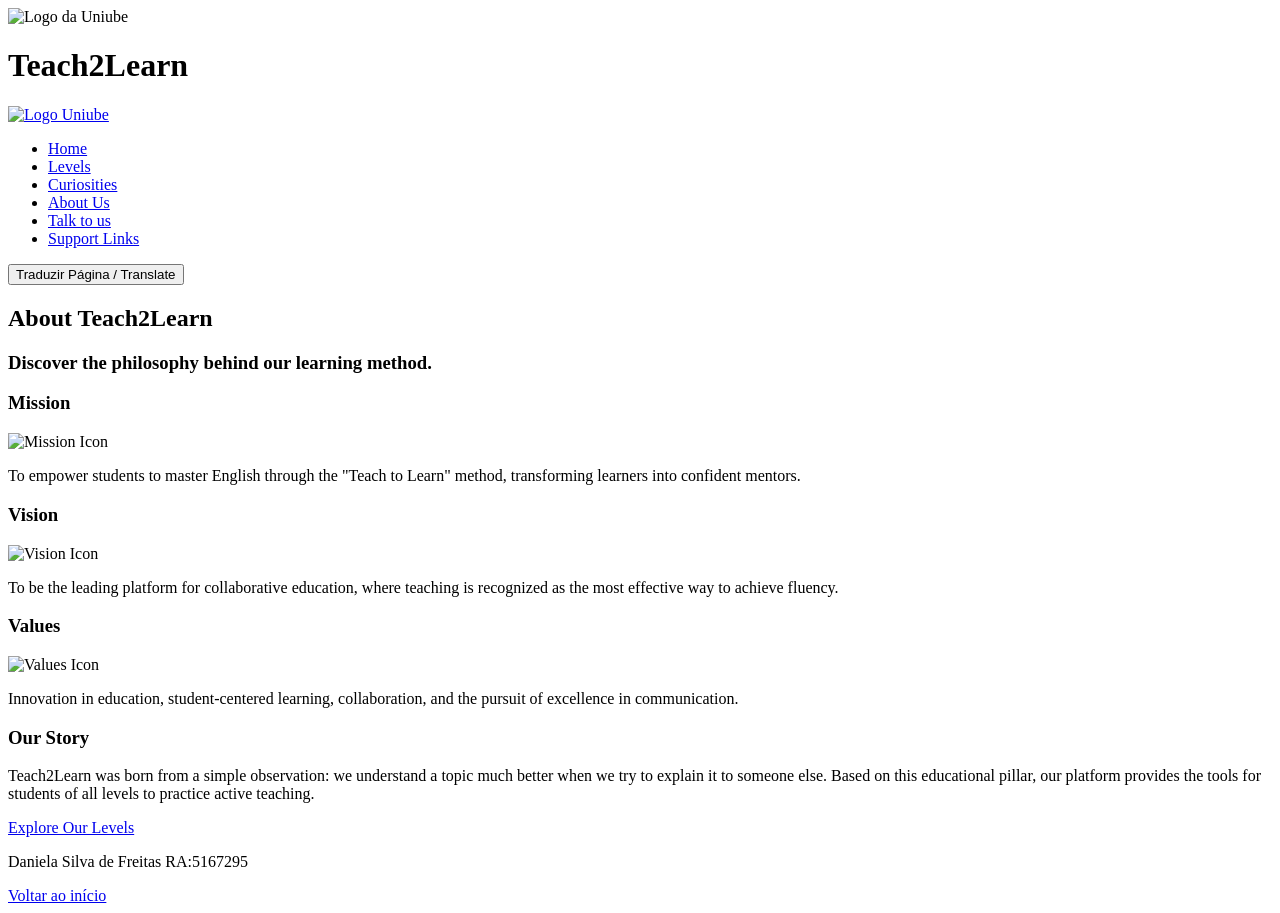
==== aboutus.html @ 4cfe8ce5 "Atualizei os arquivos Adicionei o js e o robots.txt" ====
<!DOCTYPE html>
<html lang="pt-BR">
<head>
    <!-- Google Tag Manager -->
<script>(function(w,d,s,l,i){w[l]=w[l]||[];w[l].push({'gtm.start':
new Date().getTime(),event:'gtm.js'});var f=d.getElementsByTagName(s)[0],
j=d.createElement(s),dl=l!='dataLayer'?'&l='+l:'';j.async=true;j.src=
'https://www.googletagmanager.com/gtm.js?id='+i+dl;f.parentNode.insertBefore(j,f);
})(window,document,'script','dataLayer','GTM-WSL5D84Z');</script>
<!-- End Google Tag Manager -->
    <meta charset="UTF-8">
    <meta name="viewport" content="width=device-width, initial-scale=1.0">
    <link rel="stylesheet" href="/css/styles.css">
    <title>Teach2Learn</title>
</head>

<body id="topo">
    <!-- Google Tag Manager (noscript) -->
<noscript><iframe src="https://www.googletagmanager.com/ns.html?id=GTM-WSL5D84Z"
height="0" width="0" style="display:none;visibility:hidden"></iframe></noscript>
<!-- End Google Tag Manager (noscript) -->
    <header class="cabecalho">
        <div class="cabecalho__logotitulo">
            <img id="logosite" src="/imagens/logositet2l.png" alt="Logo da Uniube">
            <h1>Teach2Learn</h1>
        </div>
        <a href="https://uniube.br" target="_blank">
            <img src="/imagens/teste.png" class="logouniube" alt="Logo Uniube"></a>
        <nav class="cabecalho__navegacao">
            <ul class="cabecalho__menu">
                <li><a href="index.html">Home</a></li>
                <li><a href="levels.html">Levels</a></li>
                <li><a href="fotos.html">Curiosities</a></li>
                <li><a href="aboutus.html">About Us</a></li>
                <li><a href="contato.html">Talk to us</a></li>
                <li><a href="links.html"> Support Links</a></li>
            </ul>
        </nav>
    </header>

    <main class="pagina" >
         <div class="container-tradutor">
    <button id="btnTraduzir" onclick="toggleTraducao()">Traduzir Página / Translate</button>
</div>
        <div id="corletra">
            <h2 class="subtitulo">About Teach2Learn</h2>
            <h3><span class="traduzivel" data-pt="Descubra a filosofia por trás do nosso método de aprendizagem."> Discover the philosophy behind our learning method.</span></h3>
        </div>
        <section class="cards">
            <div class="card">
                
                <h3>Mission</h3>
                <img src="/imagens/missao.png" class="logomvv" alt="Mission Icon" >
                <p><span class="traduzivel" data-pt="Capacitar os alunos a dominar o inglês por meio do método "Ensinar para Aprender", transformando aprendizes em mentores confiantes. >To empower students to master English through the "Teach to Learn" method, transforming learners into confident mentors.</span></p>
            </div>

            <div class="card">
                
                <h3>Vision</h3>
                <img src="/imagens/visao.png" class="logomvv" alt="Vision Icon" >
                <p><span class="traduzivel" data-pt="Ser a principal plataforma para a educação colaborativa, onde o ensino é reconhecido como a forma mais eficaz de alcançar a fluência."> To be the leading platform for collaborative education, where teaching is recognized as the most effective way to achieve fluency.</span></p>
            </div>

            <div class="card">
                <h3>Values</h3>
                <img src="/imagens/valores.png" class="logomvv" alt="Values Icon" >
                <p> <span class="traduzivel" data-pt="Inovação na educação, aprendizagem centrada no aluno, colaboração e busca pela excelência na comunicação.">Innovation in education, student-centered learning, collaboration, and the pursuit of excellence in communication. </span></p>
            </div>
        </section>

        <div class="apresBeginner">
            <h3 class="titulo-sessao" id="subtitulomvv"><span class="traduzivel" data-pt="Nossa História"> Our Story</span></h3>
            <p><span class="traduzivel" data-pt="A Teach2Learn nasceu de uma simples observação: entendemos muito melhor um assunto quando tentamos explicá-lo para outra pessoa. Com base nesse pilar educacional, nossa plataforma oferece ferramentas para que alunos de todos os níveis pratiquem o ensino ativo.">Teach2Learn was born from a simple observation: we understand a topic much better when we try to explain it to someone else. Based on this educational pillar, our platform provides the tools for students of all levels to practice active teaching.</span></p>
        </div>

        <div>
            <a href="levels.html" class="botao">Explore Our Levels</a>
        </div>
    </main>

    <footer class="rodape"> 
        <p> Daniela Silva de Freitas RA:5167295</p>
        <a href="#topo" class="botao-topo" id="btntopo">Voltar ao início</a>
    </footer>

    <script src="scripts.js"></script>
</body>
</html>
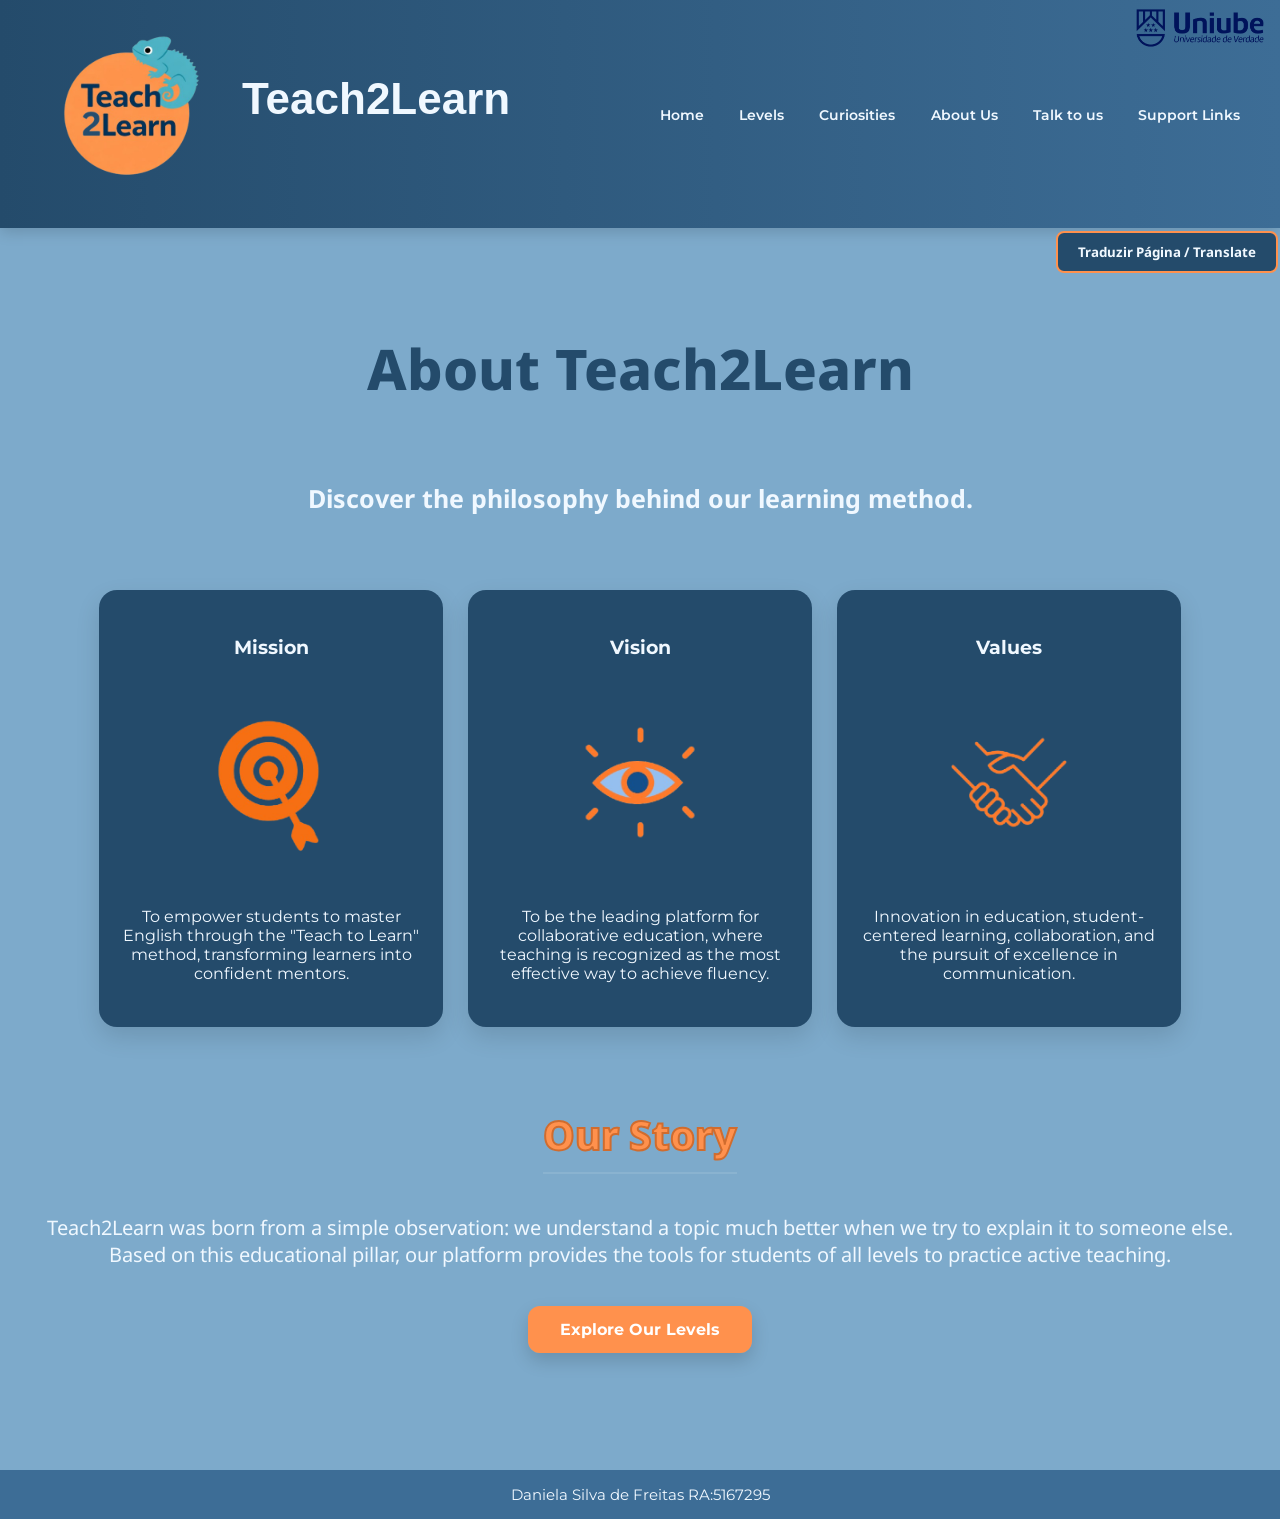
==== commit 8037afeb: "organizando pastas" ====
--- a/aboutus.html
+++ b/aboutus.html
@@ -1,88 +1,88 @@
-<!DOCTYPE html>
-<html lang="pt-BR">
-<head>
-    <!-- Google Tag Manager -->
-<script>(function(w,d,s,l,i){w[l]=w[l]||[];w[l].push({'gtm.start':
-new Date().getTime(),event:'gtm.js'});var f=d.getElementsByTagName(s)[0],
-j=d.createElement(s),dl=l!='dataLayer'?'&l='+l:'';j.async=true;j.src=
-'https://www.googletagmanager.com/gtm.js?id='+i+dl;f.parentNode.insertBefore(j,f);
-})(window,document,'script','dataLayer','GTM-WSL5D84Z');</script>
-<!-- End Google Tag Manager -->
-    <meta charset="UTF-8">
-    <meta name="viewport" content="width=device-width, initial-scale=1.0">
-    <link rel="stylesheet" href="/css/styles.css">
-    <title>Teach2Learn</title>
-</head>
-
-<body id="topo">
-    <!-- Google Tag Manager (noscript) -->
-<noscript><iframe src="https://www.googletagmanager.com/ns.html?id=GTM-WSL5D84Z"
-height="0" width="0" style="display:none;visibility:hidden"></iframe></noscript>
-<!-- End Google Tag Manager (noscript) -->
-    <header class="cabecalho">
-        <div class="cabecalho__logotitulo">
-            <img id="logosite" src="/imagens/logositet2l.png" alt="Logo da Uniube">
-            <h1>Teach2Learn</h1>
-        </div>
-        <a href="https://uniube.br" target="_blank">
-            <img src="/imagens/teste.png" class="logouniube" alt="Logo Uniube"></a>
-        <nav class="cabecalho__navegacao">
-            <ul class="cabecalho__menu">
-                <li><a href="index.html">Home</a></li>
-                <li><a href="levels.html">Levels</a></li>
-                <li><a href="fotos.html">Curiosities</a></li>
-                <li><a href="aboutus.html">About Us</a></li>
-                <li><a href="contato.html">Talk to us</a></li>
-                <li><a href="links.html"> Support Links</a></li>
-            </ul>
-        </nav>
-    </header>
-
-    <main class="pagina" >
-         <div class="container-tradutor">
-    <button id="btnTraduzir" onclick="toggleTraducao()">Traduzir Página / Translate</button>
-</div>
-        <div id="corletra">
-            <h2 class="subtitulo">About Teach2Learn</h2>
-            <h3><span class="traduzivel" data-pt="Descubra a filosofia por trás do nosso método de aprendizagem."> Discover the philosophy behind our learning method.</span></h3>
-        </div>
-        <section class="cards">
-            <div class="card">
-                
-                <h3>Mission</h3>
-                <img src="/imagens/missao.png" class="logomvv" alt="Mission Icon" >
-                <p><span class="traduzivel" data-pt="Capacitar os alunos a dominar o inglês por meio do método "Ensinar para Aprender", transformando aprendizes em mentores confiantes. >To empower students to master English through the "Teach to Learn" method, transforming learners into confident mentors.</span></p>
-            </div>
-
-            <div class="card">
-                
-                <h3>Vision</h3>
-                <img src="/imagens/visao.png" class="logomvv" alt="Vision Icon" >
-                <p><span class="traduzivel" data-pt="Ser a principal plataforma para a educação colaborativa, onde o ensino é reconhecido como a forma mais eficaz de alcançar a fluência."> To be the leading platform for collaborative education, where teaching is recognized as the most effective way to achieve fluency.</span></p>
-            </div>
-
-            <div class="card">
-                <h3>Values</h3>
-                <img src="/imagens/valores.png" class="logomvv" alt="Values Icon" >
-                <p> <span class="traduzivel" data-pt="Inovação na educação, aprendizagem centrada no aluno, colaboração e busca pela excelência na comunicação.">Innovation in education, student-centered learning, collaboration, and the pursuit of excellence in communication. </span></p>
-            </div>
-        </section>
-
-        <div class="apresBeginner">
-            <h3 class="titulo-sessao" id="subtitulomvv"><span class="traduzivel" data-pt="Nossa História"> Our Story</span></h3>
-            <p><span class="traduzivel" data-pt="A Teach2Learn nasceu de uma simples observação: entendemos muito melhor um assunto quando tentamos explicá-lo para outra pessoa. Com base nesse pilar educacional, nossa plataforma oferece ferramentas para que alunos de todos os níveis pratiquem o ensino ativo.">Teach2Learn was born from a simple observation: we understand a topic much better when we try to explain it to someone else. Based on this educational pillar, our platform provides the tools for students of all levels to practice active teaching.</span></p>
-        </div>
-
-        <div>
-            <a href="levels.html" class="botao">Explore Our Levels</a>
-        </div>
-    </main>
-
-    <footer class="rodape"> 
-        <p> Daniela Silva de Freitas RA:5167295</p>
-        <a href="#topo" class="botao-topo" id="btntopo">Voltar ao início</a>
-    </footer>
-
-    <script src="scripts.js"></script>
-</body>
+<!DOCTYPE html>
+<html lang="pt-BR">
+<head>
+    <!-- Google Tag Manager -->
+<script>(function(w,d,s,l,i){w[l]=w[l]||[];w[l].push({'gtm.start':
+new Date().getTime(),event:'gtm.js'});var f=d.getElementsByTagName(s)[0],
+j=d.createElement(s),dl=l!='dataLayer'?'&l='+l:'';j.async=true;j.src=
+'https://www.googletagmanager.com/gtm.js?id='+i+dl;f.parentNode.insertBefore(j,f);
+})(window,document,'script','dataLayer','GTM-WSL5D84Z');</script>
+<!-- End Google Tag Manager -->
+    <meta charset="UTF-8">
+    <meta name="viewport" content="width=device-width, initial-scale=1.0">
+    <link rel="stylesheet" href="/css/styles.css">
+    <title>Teach2Learn</title>
+</head>
+
+<body id="topo">
+    <!-- Google Tag Manager (noscript) -->
+<noscript><iframe src="https://www.googletagmanager.com/ns.html?id=GTM-WSL5D84Z"
+height="0" width="0" style="display:none;visibility:hidden"></iframe></noscript>
+<!-- End Google Tag Manager (noscript) -->
+    <header class="cabecalho">
+        <div class="cabecalho__logotitulo">
+            <img id="logosite" src="/imagens/logositet2l.png" alt="Logo da Uniube">
+            <h1>Teach2Learn</h1>
+        </div>
+        <a href="https://uniube.br" target="_blank">
+            <img src="/imagens/teste.png" class="logouniube" alt="Logo Uniube"></a>
+        <nav class="cabecalho__navegacao">
+            <ul class="cabecalho__menu">
+                <li><a href="index.html">Home</a></li>
+                <li><a href="levels.html">Levels</a></li>
+                <li><a href="fotos.html">Curiosities</a></li>
+                <li><a href="aboutus.html">About Us</a></li>
+                <li><a href="contato.html">Talk to us</a></li>
+                <li><a href="links.html"> Support Links</a></li>
+            </ul>
+        </nav>
+    </header>
+
+    <main class="pagina" >
+         <div class="container-tradutor">
+    <button id="btnTraduzir" onclick="toggleTraducao()">Traduzir Página / Translate</button>
+</div>
+        <div id="corletra">
+            <h2 class="subtitulo">About Teach2Learn</h2>
+            <h3><span class="traduzivel" data-pt="Descubra a filosofia por trás do nosso método de aprendizagem."> Discover the philosophy behind our learning method.</span></h3>
+        </div>
+        <section class="cards">
+            <div class="card">
+                
+                <h3>Mission</h3>
+                <img src="/imagens/missao.png" class="logomvv" alt="Mission Icon" >
+                <p><span class="traduzivel" data-pt="Capacitar os alunos a dominar o inglês por meio do método "Ensinar para Aprender", transformando aprendizes em mentores confiantes. >To empower students to master English through the "Teach to Learn" method, transforming learners into confident mentors.</span></p>
+            </div>
+
+            <div class="card">
+                
+                <h3>Vision</h3>
+                <img src="/imagens/visao.png" class="logomvv" alt="Vision Icon" >
+                <p><span class="traduzivel" data-pt="Ser a principal plataforma para a educação colaborativa, onde o ensino é reconhecido como a forma mais eficaz de alcançar a fluência."> To be the leading platform for collaborative education, where teaching is recognized as the most effective way to achieve fluency.</span></p>
+            </div>
+
+            <div class="card">
+                <h3>Values</h3>
+                <img src="/imagens/valores.png" class="logomvv" alt="Values Icon" >
+                <p> <span class="traduzivel" data-pt="Inovação na educação, aprendizagem centrada no aluno, colaboração e busca pela excelência na comunicação.">Innovation in education, student-centered learning, collaboration, and the pursuit of excellence in communication. </span></p>
+            </div>
+        </section>
+
+        <div class="apresBeginner">
+            <h3 class="titulo-sessao" id="subtitulomvv"><span class="traduzivel" data-pt="Nossa História"> Our Story</span></h3>
+            <p><span class="traduzivel" data-pt="A Teach2Learn nasceu de uma simples observação: entendemos muito melhor um assunto quando tentamos explicá-lo para outra pessoa. Com base nesse pilar educacional, nossa plataforma oferece ferramentas para que alunos de todos os níveis pratiquem o ensino ativo.">Teach2Learn was born from a simple observation: we understand a topic much better when we try to explain it to someone else. Based on this educational pillar, our platform provides the tools for students of all levels to practice active teaching.</span></p>
+        </div>
+
+        <div>
+            <a href="levels.html" class="botao">Explore Our Levels</a>
+        </div>
+    </main>
+
+    <footer class="rodape"> 
+        <p> Daniela Silva de Freitas RA:5167295</p>
+        <a href="#topo" class="botao-topo" id="btntopo">Voltar ao início</a>
+    </footer>
+
+    <script src="scripts.js"></script>
+</body>
 </html>
--- a/css/styles.css
+++ b/css/styles.css
@@ -0,0 +1,951 @@
+@import url('https://fonts.googleapis.com/css2?family=Montserrat:ital,wght@0,100..900;1,100..900&family=Noto+Sans:ital,wght@0,100..900;1,100..900&family=Saira+Stencil:ital,wght@0,200;1,200&display=swap');
+
+
+
+body{margin: 0;
+    min-height: 100vh;
+    background:#7DAACB;
+    display: flex;
+    flex-direction: column;}
+
+a{text-decoration: none;
+  color: aliceblue;}
+
+
+
+.cabecalho {
+    display: flex;
+    position: relative;
+    flex-direction: row;
+    align-items: center;
+    justify-content: space-between;
+    padding: 14px 30px;
+    background: linear-gradient(to right, #244b6b, #3d6d96);
+    margin-bottom: 0;
+    box-shadow: 0 4px 14px rgba(0, 0, 0, 0.15);
+}
+
+#logosite {
+    width: 200px;
+    height: auto;
+
+}
+.logouniube{
+     position: absolute;
+    top: 2px;
+    right: 5px;
+    width: 150px;
+
+}
+.cabecalho__navegacao{
+   font-family: "Montserrat", sans-serif;
+    font-size: 15px;
+    
+}
+
+.cabecalho__menu {
+    display: flex;
+    flex-direction: row;
+    justify-content: space-between;
+    width: 600px; 
+    list-style: none; 
+    margin: 0;
+    padding: 0;
+}
+
+.cabecalho__menu li {
+    margin: 0 10px;
+}
+
+.cabecalho__menu a {
+    transition: 0.3s;
+    font-weight: 600;
+    font-size: 14px;
+}
+
+.cabecalho__menu a:hover {
+     color: #ff914d;
+}
+
+.cabecalho__logotitulo {
+    font-family: "Saira Stencil", sans-serif;
+    font-weight: lighter;
+    font-size: 22px;
+    color: aliceblue;
+    display: flex;
+    flex-direction: row;
+    align-items: center;
+    gap: 12px;
+    margin-left: 0;
+}
+.corpodapagina{
+    display:flex;
+    align-items: center;
+    justify-content: center;
+    font-family: "Noto Sans", sans-serif;
+    color: aliceblue;
+    gap: 50px;
+    padding: 110px 40px;
+    position: relative;
+    
+   
+}
+.corpodapagina img {
+    width: 350px;
+    max-width: 100%;
+    height: auto;
+}
+.corpodapagina__texto{
+ max-width: 800px;
+    text-align: center;
+}
+
+
+.subtitulo {
+     color: #244b6b;
+    font-size: 56px;
+    font-weight: 800;
+    max-width: 900px;
+    line-height: 1.1;
+    margin-bottom: 16px;
+    
+
+}
+.destaque {
+    color: #ff914d;
+    -webkit-text-stroke: 2px #d06c2e;
+}
+
+.fraseefeito{
+    font-size:30px;
+    margin-top: 0;
+    text-align: center;
+}
+.apresentacao{
+     font-size: 18px;
+    max-width: 760px;
+    color: #eef6fc;
+    line-height: 1.8;
+}
+main{
+     flex: 1;
+     margin-bottom: 50px;
+     
+ }
+ .how {
+    margin-top: 60px;
+    text-align: center;
+}
+
+.passos {
+    display: flex;
+    justify-content: center;
+    gap: 20px;
+    flex-wrap: wrap;
+}
+
+.passo {
+    background-color: #3d6d96;
+    padding: 20px;
+    border-radius: 10px;
+    width: 200px;
+}
+
+.explicacaolevels {
+    margin-top: 60px;
+    text-align: center;
+}
+
+.niveis {
+    display: flex;
+    justify-content: center;
+    gap: 20px;
+    flex-wrap: wrap;
+}
+
+.nivel {
+    background-color: #244b6b;
+    padding: 20px;
+    border-radius: 10px;
+    width: 200px;
+    font-family: "Noto Sans", sans-serif;
+}
+.niveis img{
+    width: 10%;
+    height: auto;
+    margin-left:3%;
+    margin-right: 3%;
+}
+
+.botao {
+    margin-top: auto;
+    background-color: #ff914d;
+    color: white;
+    padding: 14px 32px;
+    border-radius: 12px;
+    font-family: "Montserrat", sans-serif;
+    font-weight: 700;
+    transition: 0.3s;
+    box-shadow: 0 8px 18px rgba(0, 0, 0, 0.15);
+}
+
+.botao:hover {
+    background-color: #1b3a52;
+    transform: translateY(-2px);
+}
+
+.rodape{
+    font-family: "Montserrat", sans-serif;
+    text-align: center;
+    background: #3d6d96;
+    color: aliceblue;
+    font-size: 15px;
+    margin:0%;
+    padding: 15px;
+}
+.rodape p {
+    margin: 0;
+}
+
+h1, h2, p {
+    margin-top: 0;
+}
+
+.corpodapagina__quadros__nivel{
+    display: flex;
+    flex-direction: column;
+    align-items: center;
+    text-align: center;
+    width: 300px;
+    min-height: 700px;
+    padding: 40px;
+    background-color: #244b6b;
+    border-radius: 10px;
+    font-family: "Noto Sans", sans-serif;
+    gap: 12px;
+}
+    
+
+
+.corpodapagina__quadros__nivel p{
+    font-size: 20px;
+}
+
+.corpodapagina__quadros__nivel h3{
+ font-size: 30px;
+}
+.corpodapagina__quadros__nivel{
+    margin-top: auto;
+}
+
+.corpodapagina__quadros{
+    display: flex;
+    flex-direction: row;
+    gap: 5%;
+    justify-content:center;
+    align-items: stretch;
+    color: aliceblue;
+    margin-top: 40px;
+}
+.pagina {
+    flex: 1;
+    padding: 80px 40px;
+    display: flex;
+    justify-content: center;
+    align-items: center;
+    flex-direction: column;
+    font-family: "Noto Sans", sans-serif;
+    position: relative;
+}
+
+.faleconosco-container {
+    max-width: 900px;
+    margin: 50px auto;
+    background: rgba(36, 75, 107, 0.9); 
+    color: aliceblue;
+    padding: 40px;
+    border-radius: 24px;
+    box-shadow: 0 8px 20px rgba(0,0,0,0.25);
+    font-family: "Noto Sans", sans-serif;
+}
+
+
+.subtitulo-fale {
+    font-size: 50px;
+    text-align: center;
+    margin-bottom: 10px;
+    color: #ff914d;
+    -webkit-text-stroke: 2px #d06c2e;
+}
+
+.quiz-intro {
+    text-align: center;
+    font-size: 18px;
+    margin-bottom: 50px;
+    opacity: 0.9;
+}
+
+
+.quiz-question {
+    background-color: rgba(255,255,255,0.08);
+    padding: 20px;
+    border-radius: 16px;
+    margin-bottom: 25px;
+}
+
+.quiz-question p {
+    font-weight: bold;
+    margin-bottom: 15px;
+}
+
+
+.quiz-question input[type="text"],
+.quiz-question input[type="email"],
+.quiz-question input[type="tel"],
+.quiz-question textarea {
+    width: 100%;
+    padding: 12px;
+    border-radius: 10px;
+    border: none;
+    background-color: rgba(255, 255, 255, 0.9);
+    color: #1b3a5a;
+    font-size: 16px;
+    box-sizing: border-box;
+    outline: none;
+}
+
+
+.radio-group-vertical {
+    display: flex;
+    flex-direction: column;
+    gap: 12px;
+}
+
+.radio-group-vertical label {
+    display: flex;
+    align-items: center;
+    gap: 8px; 
+    cursor: pointer;
+    width: fit-content;
+}
+
+
+#quizButton {
+    display: block;
+    margin: 0 auto;
+    background-color: #ff914d;
+    color: white;
+    border: none;
+    padding: 14px 40px;
+    border-radius: 12px;
+    font-size: 18px;
+    font-weight: bold;
+    cursor: pointer;
+    transition: 0.3s;
+}
+
+#quizButton:hover {
+    background-color: #d97735;
+    transform: scale(1.05);
+}
+.explicacao{
+    display: flex;
+    flex-direction: column;
+    color: aliceblue;
+    align-items: flex-start;
+    max-width:50%;
+    background:#244b6b;
+    padding: 20px;
+    border-radius: 10px;
+    line-height: 30px;
+    
+    
+}
+.explicacao ul{
+    text-align: left;
+    display: flex;
+    flex-direction: column;
+    gap: 40px;
+}
+#explicacaotitulo{
+    font-size: 30px;
+}
+
+.apresBeginner{
+    display: flex;
+    flex-direction: column;
+    color: aliceblue;
+    text-align: center;
+    align-items: center;
+}
+.apresBeginner p{
+    font-size: 20px;
+    margin-bottom: 50px;
+}
+.assunto{
+    display: flex;
+    flex-direction: row;
+    color: aliceblue;
+    justify-content: space-between;
+    
+    
+    
+}
+.exercicios{
+    display: flex;
+    flex-direction: column;
+    position: relative;
+    padding: 50px;
+    background: #244b6b ;
+    border-radius: 10px;
+    
+
+}
+.exercicio{
+    margin-bottom: 40px;
+
+}
+
+.exercicio img{
+    position: absolute;
+    bottom: 3px;
+    left: 3px;
+    width: 600px;
+    height: auto;
+
+}
+.exercicio input[type="text"]{
+    width: 100%;
+    height: 40px;
+    border-radius: 6px;
+}
+
+
+
+
+
+
+.imagem_quadros{
+    width: 200px;
+    height: auto;
+}
+
+.passo, .nivel,.card {
+    background-color: #244b6b;
+    padding: 28px 22px;
+    border-radius: 18px;
+    width: 240px;
+    min-height: 180px;
+    font-family: "Noto Sans", sans-serif;
+    box-shadow: 0 10px 24px rgba(0, 0, 0, 0.12);
+    transition: 0.3s;
+}
+
+.passo:hover, .nivel:hover,.corpodapagina__quadros__nivel:hover,.card:hover {
+    transform: translateY(-5px);
+    border: 2px solid #ff914d;
+}
+.passo h3, .nivel h3 {
+    font-size: 22px;
+    margin-bottom: 14px;
+    color: white;
+}
+
+.passo p, .nivel p {
+    font-size: 16px;
+    line-height: 1.6;
+    color: #e8f1f8;
+}
+
+.how h2,
+.explicacaolevels h2 {
+    font-size: 36px;
+    color: #163954;
+    margin-bottom: 30px;
+    font-family: "Montserrat", sans-serif;
+}
+
+.how,
+.explicacaolevels {
+    margin-top: 100px;
+    text-align: center;
+}
+.cards{
+    display: flex;
+    flex-direction: row;
+    flex-wrap: wrap;           
+    justify-content: center;   
+    gap: 25px;
+    margin: 50px;
+
+}
+.card{
+    color: aliceblue;
+    display:flex;
+    flex-direction: column;
+    justify-content: center;
+    align-items: center;
+    text-align: center;
+    width: 300px;
+    gap: 20px;
+    font-family: "Montserrat",sans-serif;
+
+}
+.imgcard{
+    width:200px;
+    height: 150px;
+}
+
+.card p{
+    margin-top: 20px;
+}
+
+.tabela{
+    border-collapse: collapse;
+    background: #163954;
+    color: aliceblue;
+    padding: 3px;
+    margin-top: 20px;
+    width: 80%;
+    border-radius: 18px;
+    overflow: hidden;
+    
+}
+
+.tabela td,th{
+    border: 1px solid aliceblue;
+    padding: 15px;
+    text-align: center;
+}
+.tabela th{
+    background: #f1a06d;
+}
+.botao-topo {
+    position: fixed;
+    bottom: 20px;
+    right: 20px;
+    background-color: #234d74;
+    color: white;
+    padding: 12px 15px;
+    border-radius: 18px;
+    text-decoration: none;
+    font-size: 20px;
+    opacity: 0;
+    pointer-events: none;
+    transition: all 0.3s ease;
+}
+
+
+.botao-topo.show {
+    opacity: 1;
+    pointer-events: auto;
+}
+
+
+.botao-topo:hover {
+    background-color: #1b3a5a;
+    transform: scale(1.1);
+}
+html{
+    scroll-behavior: smooth;
+}
+.gotoquiz{
+    display: flex;
+    flex-direction: column;
+    align-items: center;
+    font-family: "Noto Sans", sans-serif ;
+    margin-top: 100px;
+    color: aliceblue;
+    font-size: 20px;
+    background-color: #244b6b;
+    padding: 40px;
+    border-radius: 30px;
+
+}
+.gotoquiz h3{
+    font-size: 30px;
+}
+
+
+.quiz-container {
+    max-width: 900px;
+    margin: 50px auto;
+    background: rgba(36, 75, 107, 0.9);
+    color: aliceblue;
+    padding: 40px;
+    border-radius: 24px;
+    box-shadow: 0 8px 20px rgba(0,0,0,0.25);
+    font-family: "Noto Sans", sans-serif;
+}
+
+.quiz-intro {
+    text-align: center;
+    font-size: 18px;
+    margin-bottom: 50px;
+}
+
+.quiz-form {
+    display: flex;
+    flex-direction: column;
+    gap: 25px;
+}
+
+.quiz-question {
+    background-color: rgba(255,255,255,0.08);
+    padding: 20px;
+    border-radius: 16px;
+}
+
+.quiz-question p {
+    font-weight: bold;
+    margin-bottom: 20px;
+}
+.quiz-question label {
+    display: flex;
+    align-items: center;
+    justify-content: flex-start; 
+    gap: 8px;                    
+    width: fit-content;          
+    margin-bottom: 10px;
+    cursor: pointer;
+    text-align: left;            
+}
+
+.quiz-question input[type="radio"] {
+    margin: 0;
+    padding: 0;
+    width: auto;                 
+    flex-shrink: 0;             
+}
+
+#quizButton {
+    align-self: center;
+    background-color: #ff914d;
+    color: white;
+    border: none;
+    padding: 14px 28px;
+    border-radius: 12px;
+    font-size: 16px;
+    font-weight: bold;
+    cursor: pointer;
+    transition: 0.3s;
+}
+
+#quizButton:hover {
+    background-color: #d97735;
+    transform: scale(1.05);
+}
+
+.quiz-result {
+    margin-top: 30px;
+    text-align: center;
+    font-size: 22px;
+    font-weight: bold;
+    padding: 20px;
+    border-radius: 16px;
+    background-color: rgba(255,255,255,0.12);
+    display: none;
+}
+#subtituloquiz{
+    font-size: 50px;
+    text-align: center;
+
+    
+    
+}
+
+
+
+.titulo-sessao {
+    color: #ff914d;
+    -webkit-text-stroke: 2px #d06c2e;
+    font-size: 25px;
+
+    border-bottom: 2px solid rgba(255, 255, 255, 0.1);
+    padding-bottom: 10px;
+    margin-top: 30px;
+    font-weight: 800;
+}
+
+.tabela-gramatica {
+    width: 100%;
+    background: rgba(22, 57, 84, 0.8); 
+    color: #f0f8ff !important;        
+    border-radius: 12px;
+    margin: 20px 0;
+    border-collapse: collapse;
+    overflow: hidden;
+    box-shadow: 0 4px 15px rgba(0,0,0,0.2);
+}
+
+.tabela-gramatica thead {
+    background: #ff914d;              
+}
+
+.tabela-gramatica th {
+    color: white !important;           
+    padding: 15px;
+    text-align: left;
+    font-weight: bold;
+    text-transform: uppercase;
+    font-size: 14px;
+}
+
+.tabela-gramatica td {
+    padding: 15px;
+    text-align: left;
+    border-bottom: 1px solid rgba(255, 255, 255, 0.1);
+    font-size: 16px;
+}
+
+.tabela-gramatica tr:last-child td {
+    border-bottom: none;
+}
+
+
+.tabela-gramatica tbody tr:nth-child(even) {
+    background: rgba(255, 255, 255, 0.05);
+}
+
+.exemplo-gramatica {
+    background: rgba(255, 145, 77, 0.15);
+    color: #f0f8ff;
+    padding: 15px;
+    border-left: 4px solid #ff914d;
+    border-radius: 4px;
+    margin-top: 15px;
+    font-style: italic;
+}
+
+
+
+.secao-historia {
+    background-color: #244b6b;
+    padding: 30px;
+    border-radius: 20px;
+    margin-top: 40px;
+    width: 100%;
+    max-width: 800px;
+    box-sizing: border-box;
+    color: aliceblue;
+}
+
+.story-container {
+    display: flex;
+    flex-direction: column;
+    gap: 15px;
+    margin-top: 20px;
+}
+
+#userStory {
+    width: 80%;
+    height: 150px;
+    padding: 15px;
+    
+    border-radius: 12px;
+    border: 2px solid rgba(255, 255, 255, 0.2);
+    background-color: white;
+    color: #1b3a5a;
+    font-family: inherit;
+    font-size: 16px;
+    resize: vertical; 
+    outline: none;
+}
+
+#userStory:focus {
+    border-color: #ff914d;
+    box-shadow: 0 0 10px rgba(255, 145, 77, 0.3);
+}
+
+#btnEnviarHistoria {
+    align-self: flex-end;
+    background-color: #ff914d;
+    color: white;
+    border: none;
+    padding: 12px 30px;
+    border-radius: 10px;
+    font-weight: bold;
+    cursor: pointer;
+    transition: 0.3s;
+}
+
+#btnEnviarHistoria:hover {
+    background-color: #d97735;
+    transform: scale(1.05);
+}
+
+.feedback-box {
+    margin-top: 20px;
+    padding: 15px;
+    border-radius: 10px;
+    display: none; 
+    background-color: rgba(76, 175, 80, 0.2);
+    border: 1px solid #4CAF50;
+    color: aliceblue;
+    text-align: center;
+}
+
+
+.audio-simulacao {
+    background: #1b3a5a;
+    padding: 20px;
+    border-radius: 15px;
+    margin: 20px 0;
+    border: 1px solid #ff914d;
+}
+
+.controles-audio {
+    display: flex;
+    align-items: center;
+    gap: 20px;
+}
+
+#btnRecord {
+    background-color: #ff4d4d; 
+    color: white;
+    border: none;
+    padding: 10px 20px;
+    border-radius: 50px;
+    cursor: pointer;
+    font-weight: bold;
+}
+
+#btnRecord.recording {
+    animation: pulse 1.5s infinite;
+}
+
+@keyframes pulse {
+    0% { transform: scale(1); opacity: 1; }
+    50% { transform: scale(1.05); opacity: 0.8; }
+    100% { transform: scale(1); opacity: 1; }
+}
+
+#statusGravacao {
+    color: aliceblue;
+    font-size: 14px;
+    font-style: italic;
+}
+
+
+.wave-container {
+    height: 30px;
+    display: none; 
+    align-items: center;
+    margin-top: 15px;
+}
+
+.wave {
+    width: 100%;
+    height: 4px;
+    background: linear-gradient(90deg, #ff914d, #ffffff, #ff914d);
+    background-size: 200% 100%;
+    animation: waveMove 2s linear infinite;
+}
+
+@keyframes waveMove {
+    0% { background-position: 200% 0; }
+    100% { background-position: -200% 0; }
+}
+#corletra{
+    display: flex;
+    flex-direction: column;
+    color: aliceblue;
+    text-align: center;
+    gap: 40px;
+
+}
+#corletra h3{
+    font-size: 25px ;
+}
+#corletra p {
+    font-size: 20px;
+}
+#subtitulomvv{
+    font-size: 40px;
+}
+
+#linkscard{
+    text-align: center;
+    border: 15px;
+}
+#returnlevel{
+    background: #244b6b;
+    position: absolute;
+    top: 10px;
+    left: 8px;
+    transition: all 0.3s ease;
+}
+#returnlevel:hover {
+    background-color: #ff914d; 
+}
+.logolink{
+    width: 60%;
+    height: auto;
+}
+.logomvv{
+    width: 100%;
+    height: auto;
+}
+.container-tradutor {
+    padding: 15px 5%; 
+    display: flex;
+    justify-content: flex-start; 
+}
+
+#btnTraduzir {
+    background-color: #244b6b; 
+    color: aliceblue;
+    border: 2px solid #ff914d; 
+    padding: 10px 20px;
+    border-radius: 8px;
+    font-weight: bold;
+    cursor: pointer;
+    transition: all 0.3s ease; 
+    font-family: inherit;
+    position: absolute;
+    right: 2px;
+    top: 3px; 
+}
+
+#btnTraduzir:hover {
+    background-color: #ff914d;
+    color: #1b3a5a;
+    transform: scale(1.05); 
+}
+
+
+@media (max-width: 768px) {
+    .cabecalho {
+        flex-direction: column; 
+        height: auto;
+        padding: 20px;
+    }
+
+    .cabecalho__menu {
+        width: 100%; 
+        margin-top: 20px;
+        flex-wrap: wrap; 
+        justify-content: center;
+    }
+
+    .corpodapagina {
+        margin: 5% 5%; 
+        align-items: flex-start;
+    }
+
+    .subtitulo {
+        font-size: 35px; 
+    }
+
+    .fraseefeito {
+        margin-left: 0; 
+        font-size: 20px;
+    }
+}
+
+
+
+
+
+
+
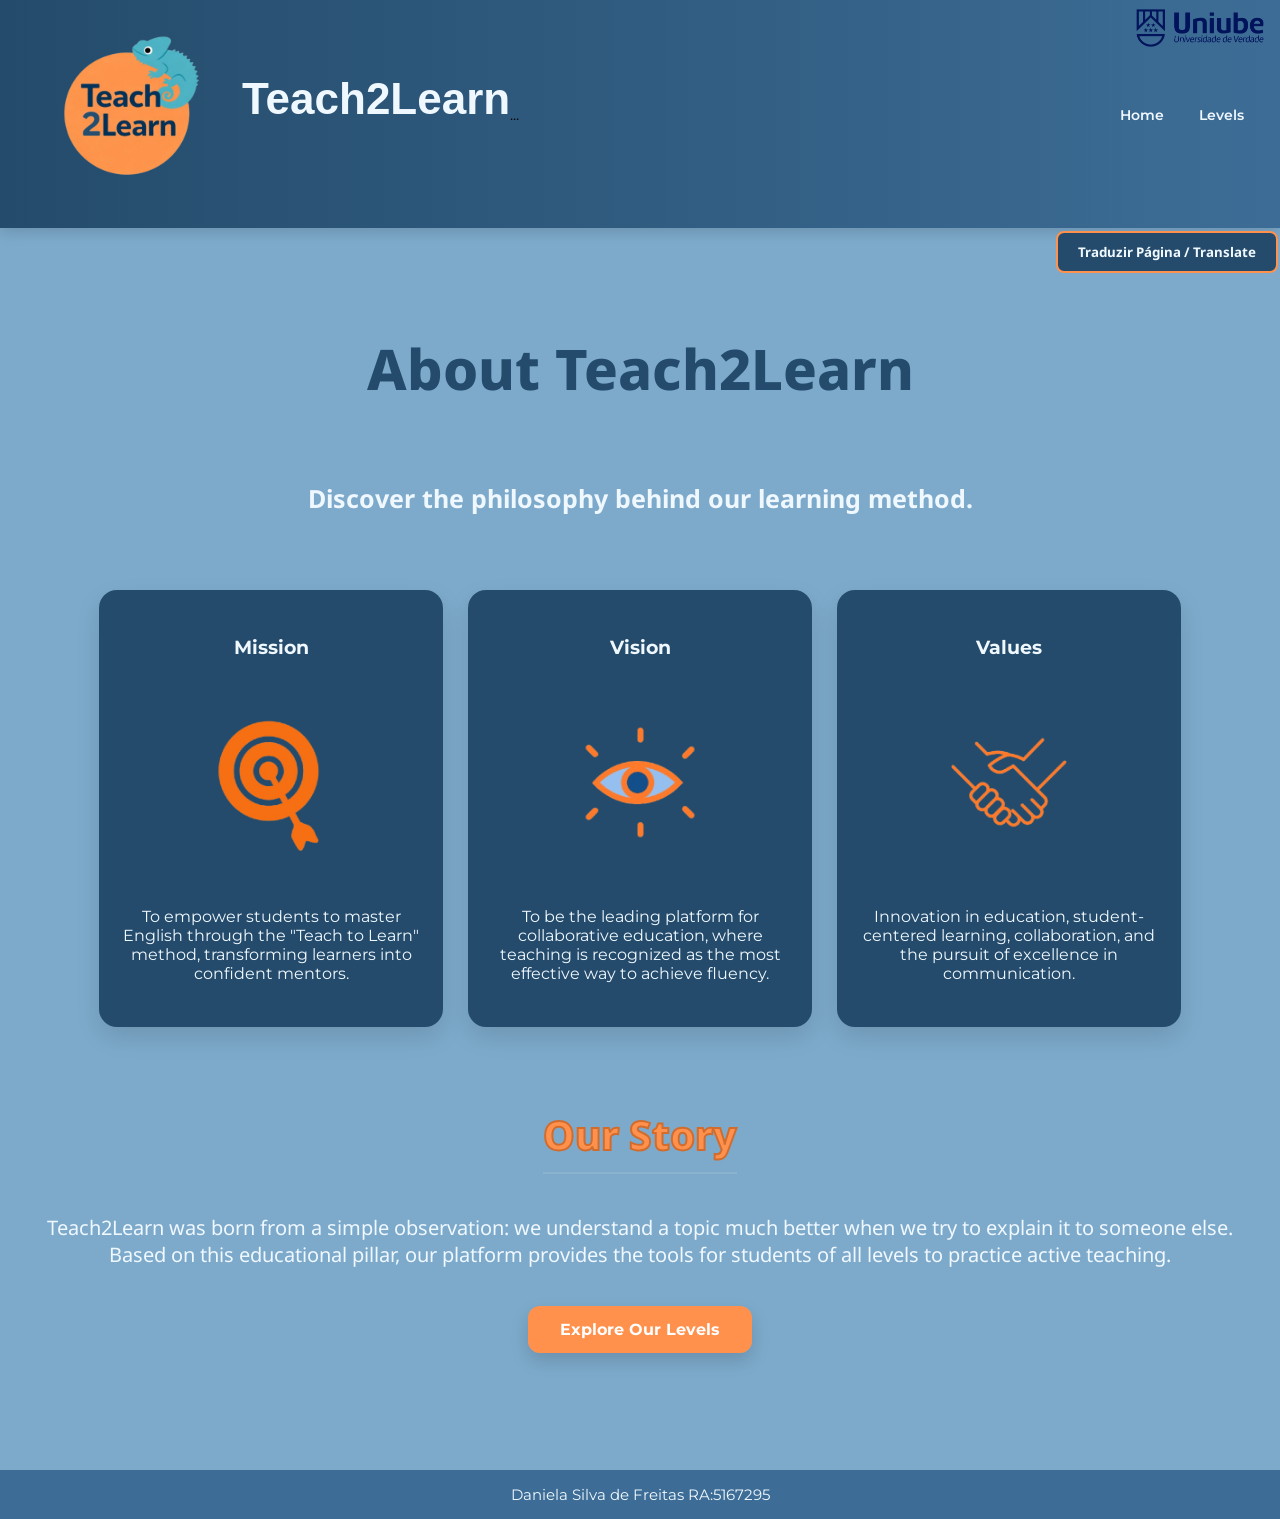
==== commit b4c83d95: "Adiciona responsividade e menu hambúrguer" ====
--- a/aboutus.html
+++ b/aboutus.html
@@ -1,3 +1,4 @@
+
 <!DOCTYPE html>
 <html lang="pt-BR">
 <head>
@@ -10,7 +11,7 @@
 <!-- End Google Tag Manager -->
     <meta charset="UTF-8">
     <meta name="viewport" content="width=device-width, initial-scale=1.0">
-    <link rel="stylesheet" href="/css/styles.css">
+    <link rel="stylesheet" href="css/styles.css">
     <title>Teach2Learn</title>
 </head>
 
@@ -21,11 +22,20 @@
 <!-- End Google Tag Manager (noscript) -->
     <header class="cabecalho">
         <div class="cabecalho__logotitulo">
-            <img id="logosite" src="/imagens/logositet2l.png" alt="Logo da Uniube">
+            <img id="logosite" src="imagens/logositet2l.png" alt="Logo da Uniube">
             <h1>Teach2Learn</h1>
         </div>
         <a href="https://uniube.br" target="_blank">
-            <img src="/imagens/teste.png" class="logouniube" alt="Logo Uniube"></a>
+            <img src="imagens/teste.png" class="logouniube" alt="Logo Uniube"></a>
+            <button class="menu-toggle" id="menuToggle">
+    ☰
+</button>
+
+<nav class="cabecalho__navegacao">
+    <ul class="cabecalho__menu" id="menu">
+        ...
+    </ul>
+</nav>
         <nav class="cabecalho__navegacao">
             <ul class="cabecalho__menu">
                 <li><a href="index.html">Home</a></li>
@@ -50,20 +60,20 @@
             <div class="card">
                 
                 <h3>Mission</h3>
-                <img src="/imagens/missao.png" class="logomvv" alt="Mission Icon" >
+                <img src="imagens/missao.png" class="logomvv" alt="Mission Icon" >
                 <p><span class="traduzivel" data-pt="Capacitar os alunos a dominar o inglês por meio do método "Ensinar para Aprender", transformando aprendizes em mentores confiantes. >To empower students to master English through the "Teach to Learn" method, transforming learners into confident mentors.</span></p>
             </div>
 
             <div class="card">
                 
                 <h3>Vision</h3>
-                <img src="/imagens/visao.png" class="logomvv" alt="Vision Icon" >
+                <img src="imagens/visao.png" class="logomvv" alt="Vision Icon" >
                 <p><span class="traduzivel" data-pt="Ser a principal plataforma para a educação colaborativa, onde o ensino é reconhecido como a forma mais eficaz de alcançar a fluência."> To be the leading platform for collaborative education, where teaching is recognized as the most effective way to achieve fluency.</span></p>
             </div>
 
             <div class="card">
                 <h3>Values</h3>
-                <img src="/imagens/valores.png" class="logomvv" alt="Values Icon" >
+                <img src="imagens/valores.png" class="logomvv" alt="Values Icon" >
                 <p> <span class="traduzivel" data-pt="Inovação na educação, aprendizagem centrada no aluno, colaboração e busca pela excelência na comunicação.">Innovation in education, student-centered learning, collaboration, and the pursuit of excellence in communication. </span></p>
             </div>
         </section>
@@ -85,4 +95,5 @@
 
     <script src="scripts.js"></script>
 </body>
-</html>+</html>
+
--- a/css/styles.css
+++ b/css/styles.css
@@ -36,6 +36,14 @@
     right: 5px;
     width: 150px;
 
+}
+.menu-toggle{
+    display: none;
+    background: none;
+    border: none;
+    color: white;
+    font-size: 32px;
+    cursor: pointer;
 }
 .cabecalho__navegacao{
    font-family: "Montserrat", sans-serif;
@@ -914,38 +922,130 @@
 }
 
 
-@media (max-width: 768px) {
-    .cabecalho {
-        flex-direction: column; 
-        height: auto;
-        padding: 20px;
-    }
-
-    .cabecalho__menu {
-        width: 100%; 
-        margin-top: 20px;
-        flex-wrap: wrap; 
-        justify-content: center;
-    }
-
-    .corpodapagina {
-        margin: 5% 5%; 
-        align-items: flex-start;
-    }
-
-    .subtitulo {
-        font-size: 35px; 
-    }
-
-    .fraseefeito {
-        margin-left: 0; 
-        font-size: 20px;
-    }
-}
-
-
-
-
-
-
-
+@media (max-width: 768px){
+
+    .cabecalho{
+        padding:15px 20px;
+        flex-wrap:wrap;
+        align-items:center;
+    }
+
+    #logosite{
+        width:150px;
+    }
+
+    .logouniube{
+        display:none;
+    }
+
+    .menu-toggle{
+        display:block;
+    }
+
+    .cabecalho__navegacao{
+        width:100%;
+    }
+
+    .cabecalho__menu{
+        display:none;
+        flex-direction:column;
+        width:100%;
+        margin-top:20px;
+        gap:15px;
+        text-align:center;
+    }
+
+    .cabecalho__menu.active{
+        display:flex;
+    }
+
+    .corpodapagina{
+        flex-direction:column;
+        text-align:center;
+        padding:60px 20px;
+        gap:30px;
+    }
+
+    .corpodapagina img{
+        width:250px;
+    }
+
+    .subtitulo{
+        font-size:36px;
+    }
+
+    .fraseefeito{
+        font-size:22px;
+    }
+
+    .apresentacao{
+        font-size:16px;
+    }
+
+    .corpodapagina__quadros{
+        flex-direction:column;
+        align-items:center;
+        gap:30px;
+    }
+
+    .corpodapagina__quadros__nivel{
+        width:90%;
+        min-height:auto;
+    }
+
+    .assunto{
+        flex-direction:column;
+        gap:30px;
+    }
+
+    .explicacao{
+        max-width:100%;
+    }
+
+    .exercicios{
+        width:100%;
+        padding:25px;
+    }
+
+    .exercicio img{
+        position:static;
+        width:100%;
+        margin-top:20px;
+    }
+
+    .cards{
+        margin:20px;
+    }
+
+    .card{
+        width:100%;
+        max-width:320px;
+    }
+
+    .tabela{
+        display:block;
+        overflow-x:auto;
+        width:100%;
+    }
+
+    .faleconosco-container,
+    .quiz-container,
+    .secao-historia{
+        width:90%;
+        padding:25px;
+    }
+
+    #userStory{
+        width:100%;
+    }
+
+    #btnTraduzir{
+        position:static;
+        margin-top:15px;
+    }
+
+}
+
+
+
+
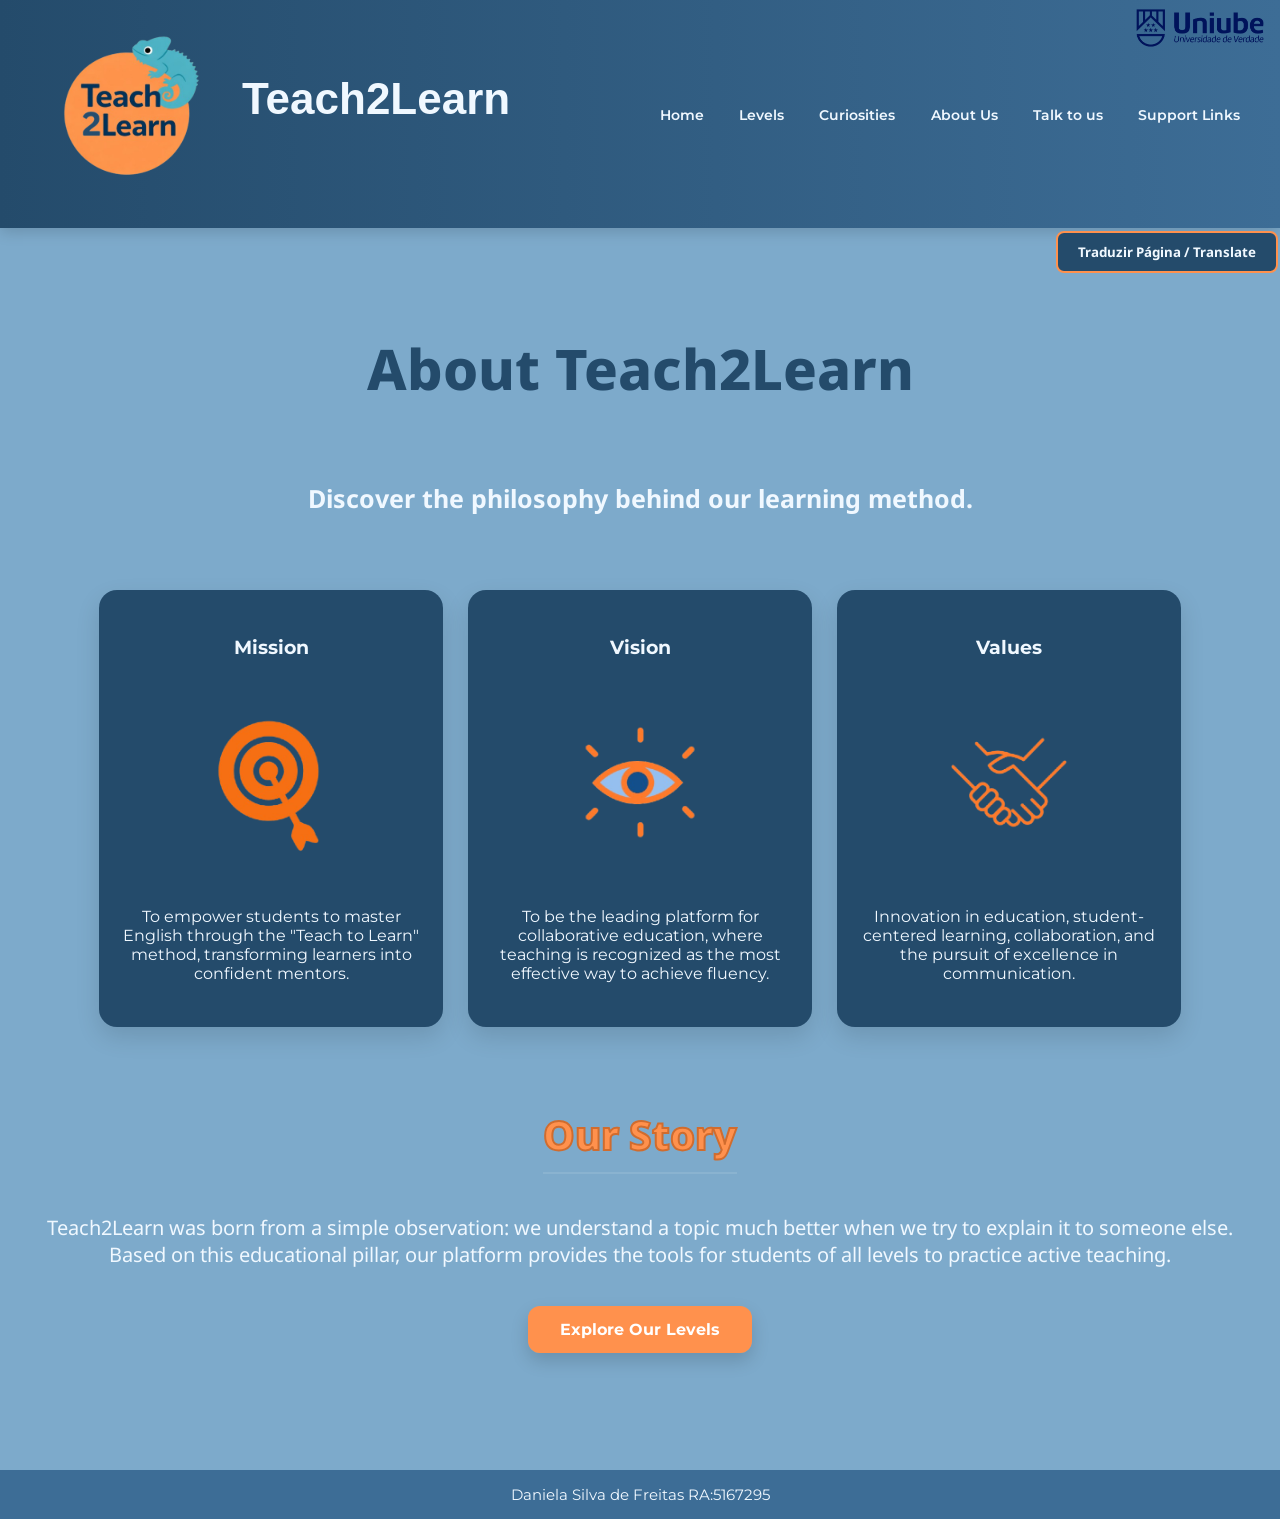
==== commit 23ac77ad: "Alterando o cabecalho" ====
--- a/aboutus.html
+++ b/aboutus.html
@@ -20,33 +20,33 @@
 <noscript><iframe src="https://www.googletagmanager.com/ns.html?id=GTM-WSL5D84Z"
 height="0" width="0" style="display:none;visibility:hidden"></iframe></noscript>
 <!-- End Google Tag Manager (noscript) -->
-    <header class="cabecalho">
-        <div class="cabecalho__logotitulo">
-            <img id="logosite" src="imagens/logositet2l.png" alt="Logo da Uniube">
-            <h1>Teach2Learn</h1>
-        </div>
-        <a href="https://uniube.br" target="_blank">
-            <img src="imagens/teste.png" class="logouniube" alt="Logo Uniube"></a>
-            <button class="menu-toggle" id="menuToggle">
-    ☰
-</button>
+   <header class="cabecalho">
 
-<nav class="cabecalho__navegacao">
-    <ul class="cabecalho__menu" id="menu">
-        ...
-    </ul>
-</nav>
-        <nav class="cabecalho__navegacao">
-            <ul class="cabecalho__menu">
-                <li><a href="index.html">Home</a></li>
-                <li><a href="levels.html">Levels</a></li>
-                <li><a href="fotos.html">Curiosities</a></li>
-                <li><a href="aboutus.html">About Us</a></li>
-                <li><a href="contato.html">Talk to us</a></li>
-                <li><a href="links.html"> Support Links</a></li>
-            </ul>
-        </nav>
-    </header>
+    <div class="cabecalho__logotitulo">
+        <img id="logosite" src="imagens/logositet2l.png">
+        <h1>Teach2Learn</h1>
+    </div>
+
+    <a href="https://uniube.br" target="_blank">
+        <img src="imagens/teste.png" class="logouniube">
+    </a>
+
+    <button class="menu-toggle" id="menuToggle">
+        ☰
+    </button>
+
+    <nav class="cabecalho__navegacao">
+        <ul class="cabecalho__menu" id="menu">
+            <li><a href="index.html">Home</a></li>
+            <li><a href="levels.html">Levels</a></li>
+            <li><a href="fotos.html">Curiosities</a></li>
+            <li><a href="aboutus.html">About Us</a></li>
+            <li><a href="contato.html">Talk to us</a></li>
+            <li><a href="links.html">Support Links</a></li>
+        </ul>
+    </nav>
+
+</header>
 
     <main class="pagina" >
          <div class="container-tradutor">
--- a/css/styles.css
+++ b/css/styles.css
@@ -44,6 +44,7 @@
     color: white;
     font-size: 32px;
     cursor: pointer;
+    margin-left: auto;
 }
 .cabecalho__navegacao{
    font-family: "Montserrat", sans-serif;
@@ -939,8 +940,9 @@
     }
 
     .menu-toggle{
-        display:block;
-    }
+    display: block;
+    margin-left: auto;
+}
 
     .cabecalho__navegacao{
         width:100%;
